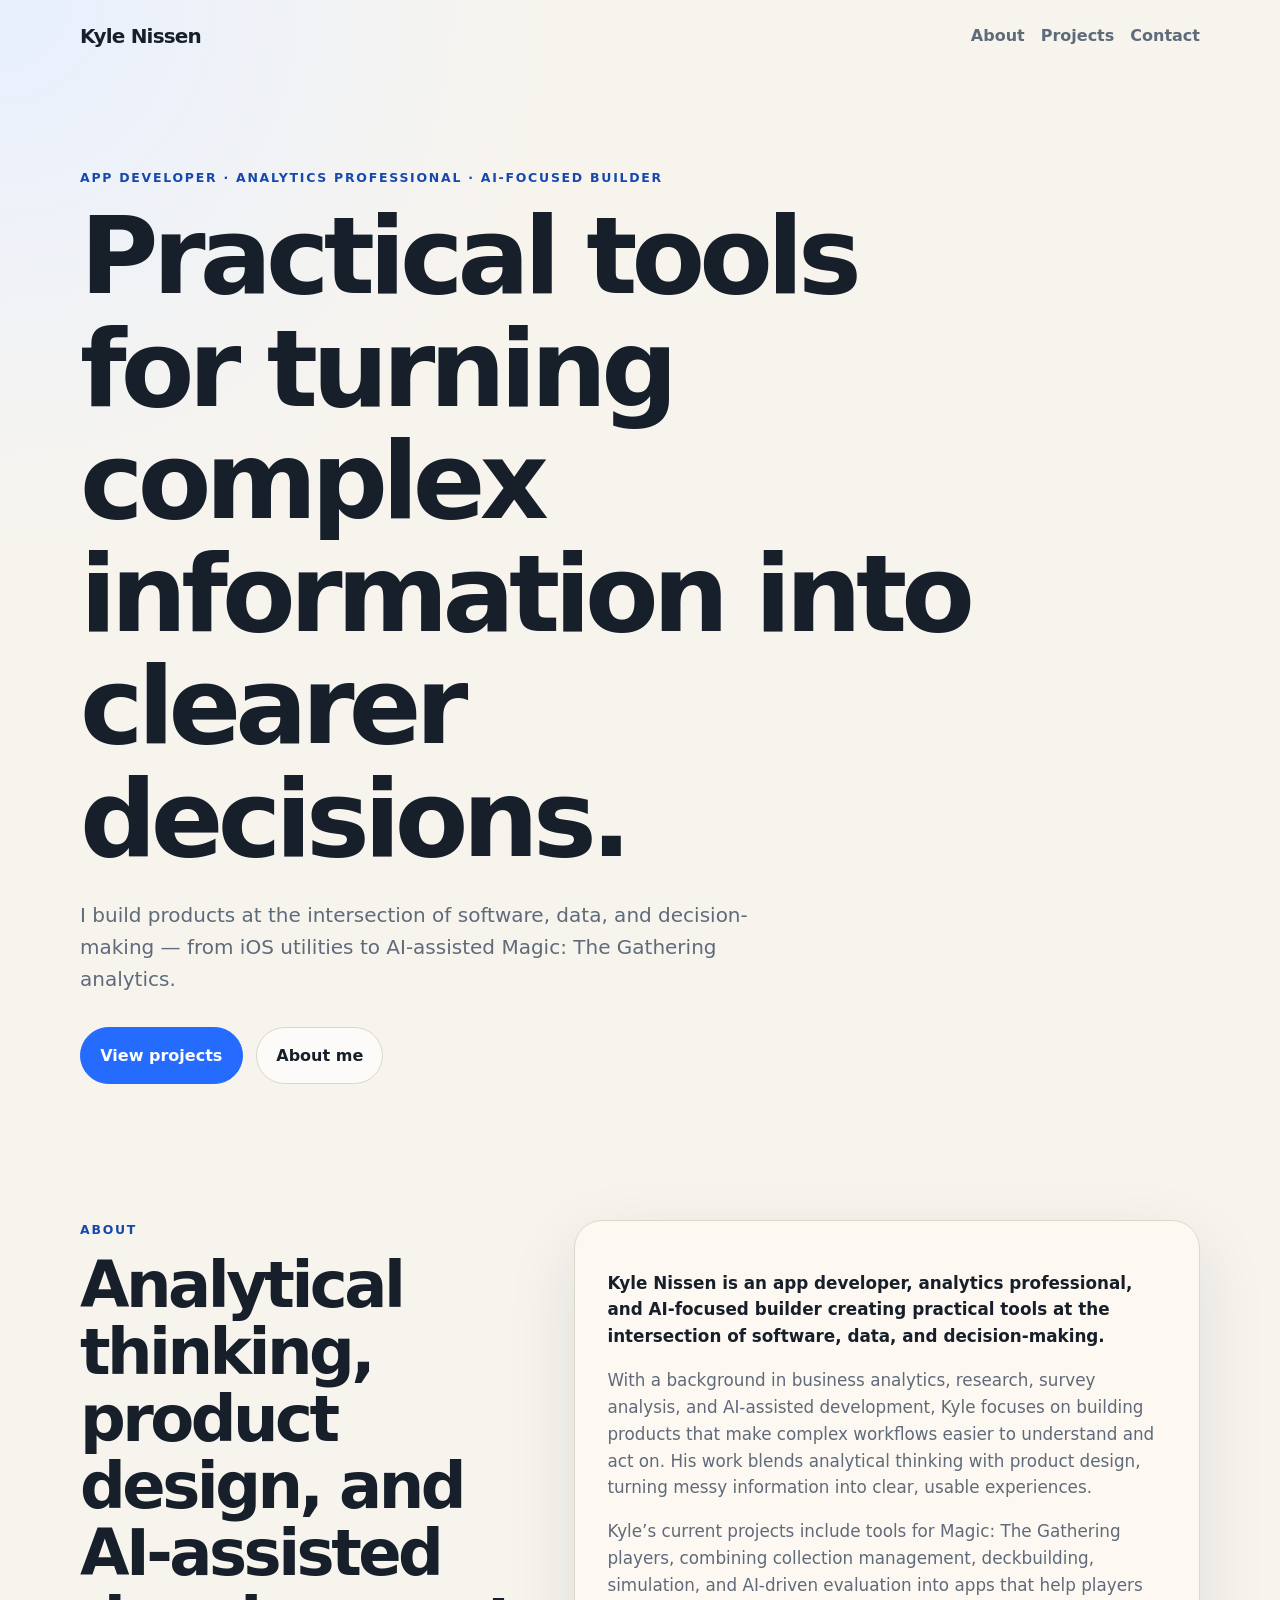
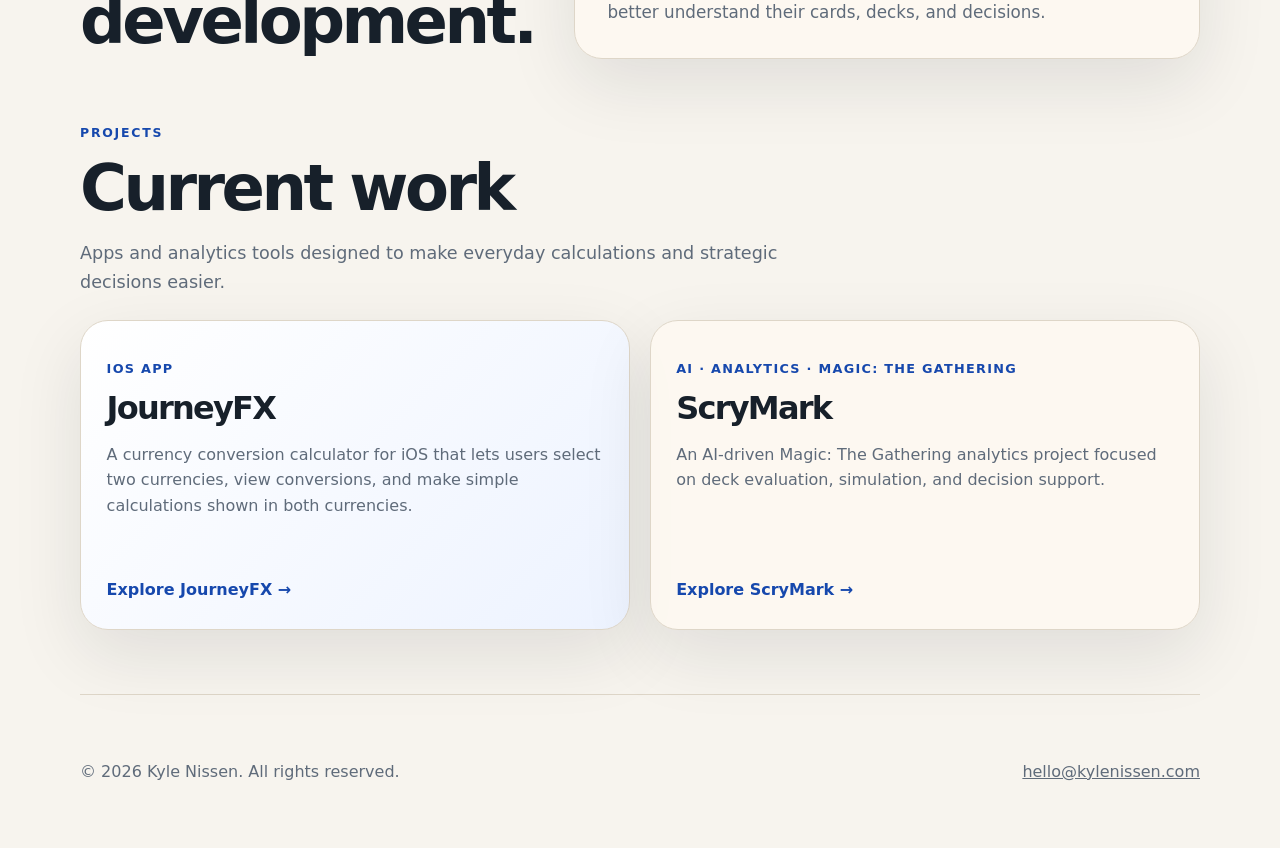
==== index.html @ 8c23485b "Create personal portfolio website" ====
<!doctype html>
<html lang="en">
  <head>
    <meta charset="utf-8" />
    <meta name="viewport" content="width=device-width, initial-scale=1" />
    <meta name="description" content="Kyle Nissen builds practical apps and analytics tools at the intersection of software, data, AI, and decision-making." />
    <title>Kyle Nissen | Apps, Analytics & AI Tools</title>
    <link rel="stylesheet" href="/styles.css" />
  </head>
  <body>
    <header class="site-header">
      <a class="brand" href="/">Kyle Nissen</a>
      <nav aria-label="Primary navigation">
        <a href="#about">About</a>
        <a href="#projects">Projects</a>
        <a href="mailto:hello@kylenissen.com">Contact</a>
      </nav>
    </header>

    <main>
      <section class="hero section-shell">
        <p class="eyebrow">App Developer · Analytics Professional · AI-Focused Builder</p>
        <h1>Practical tools for turning complex information into clearer decisions.</h1>
        <p class="hero-copy">
          I build products at the intersection of software, data, and decision-making — from iOS utilities to AI-assisted Magic: The Gathering analytics.
        </p>
        <div class="hero-actions">
          <a class="button primary" href="#projects">View projects</a>
          <a class="button secondary" href="#about">About me</a>
        </div>
      </section>

      <section id="about" class="section-shell split-section">
        <div>
          <p class="eyebrow">About</p>
          <h2>Analytical thinking, product design, and AI-assisted development.</h2>
        </div>
        <div class="prose-card">
          <p>
            Kyle Nissen is an app developer, analytics professional, and AI-focused builder creating practical tools at the intersection of software, data, and decision-making.
          </p>
          <p>
            With a background in business analytics, research, survey analysis, and AI-assisted development, Kyle focuses on building products that make complex workflows easier to understand and act on. His work blends analytical thinking with product design, turning messy information into clear, usable experiences.
          </p>
          <p>
            Kyle’s current projects include tools for Magic: The Gathering players, combining collection management, deckbuilding, simulation, and AI-driven evaluation into apps that help players better understand their cards, decks, and decisions.
          </p>
        </div>
      </section>

      <section id="projects" class="section-shell">
        <div class="section-heading">
          <p class="eyebrow">Projects</p>
          <h2>Current work</h2>
          <p>Apps and analytics tools designed to make everyday calculations and strategic decisions easier.</p>
        </div>
        <div class="project-grid">
          <article class="project-card featured">
            <div>
              <p class="project-tag">iOS App</p>
              <h3>JourneyFX</h3>
              <p>
                A currency conversion calculator for iOS that lets users select two currencies, view conversions, and make simple calculations shown in both currencies.
              </p>
            </div>
            <a class="text-link" href="/journeyfx/">Explore JourneyFX</a>
          </article>

          <article class="project-card">
            <div>
              <p class="project-tag">AI · Analytics · Magic: The Gathering</p>
              <h3>ScryMark</h3>
              <p>
                An AI-driven Magic: The Gathering analytics project focused on deck evaluation, simulation, and decision support.
              </p>
            </div>
            <a class="text-link" href="/scrymark/">Explore ScryMark</a>
          </article>
        </div>
      </section>
    </main>

    <footer class="site-footer">
      <p>&copy; 2026 Kyle Nissen. All rights reserved.</p>
      <p><a href="mailto:hello@kylenissen.com">hello@kylenissen.com</a></p>
    </footer>
  </body>
</html>
---- styles.css ----
:root {
  color-scheme: light;
  --bg: #f7f4ee;
  --panel: #fffaf2;
  --panel-strong: #ffffff;
  --text: #17202a;
  --muted: #5f6b7a;
  --accent: #246bfe;
  --accent-dark: #1648ad;
  --border: #ded6c8;
  --shadow: 0 24px 70px rgba(23, 32, 42, 0.1);
}

* { box-sizing: border-box; }

html { scroll-behavior: smooth; }

body {
  margin: 0;
  font-family: Inter, ui-sans-serif, system-ui, -apple-system, BlinkMacSystemFont, "Segoe UI", sans-serif;
  background: radial-gradient(circle at top left, #e8f0ff 0, transparent 34rem), var(--bg);
  color: var(--text);
  line-height: 1.6;
}

a { color: inherit; }

.site-header,
.site-footer,
.section-shell {
  width: min(1120px, calc(100% - 40px));
  margin-inline: auto;
}

.site-header {
  display: flex;
  align-items: center;
  justify-content: space-between;
  gap: 1rem;
  padding: 1.25rem 0;
}

.brand {
  font-weight: 800;
  letter-spacing: -0.04em;
  text-decoration: none;
  font-size: 1.25rem;
}

nav { display: flex; gap: 1rem; color: var(--muted); font-weight: 650; }
nav a { text-decoration: none; }
nav a:hover { color: var(--accent); }

.hero {
  padding: 6rem 0 4.5rem;
}

.eyebrow {
  margin: 0 0 0.75rem;
  color: var(--accent-dark);
  font-size: 0.78rem;
  font-weight: 800;
  letter-spacing: 0.14em;
  text-transform: uppercase;
}

h1,
h2,
h3 { line-height: 1.05; letter-spacing: -0.055em; margin: 0; }

h1 { max-width: 920px; font-size: clamp(3.1rem, 9vw, 6.7rem); }
h2 { font-size: clamp(2rem, 5vw, 4rem); }
h3 { font-size: 2rem; }

.hero-copy {
  max-width: 680px;
  color: var(--muted);
  font-size: 1.25rem;
  margin: 1.5rem 0 0;
}

.hero-actions { display: flex; flex-wrap: wrap; gap: 0.85rem; margin-top: 2rem; }
.button {
  border-radius: 999px;
  padding: 0.9rem 1.2rem;
  font-weight: 800;
  text-decoration: none;
  border: 1px solid var(--border);
}
.button.primary { background: var(--accent); color: white; border-color: var(--accent); }
.button.secondary { background: rgba(255, 255, 255, 0.65); }

.split-section {
  display: grid;
  grid-template-columns: 0.85fr 1.15fr;
  gap: 2rem;
  padding: 4rem 0;
}

.prose-card,
.project-card,
.content-card {
  background: rgba(255, 250, 242, 0.78);
  border: 1px solid var(--border);
  border-radius: 28px;
  box-shadow: var(--shadow);
}

.prose-card { padding: 2rem; color: var(--muted); font-size: 1.05rem; }
.prose-card p:first-child { color: var(--text); font-weight: 700; }
.prose-card p:last-child { margin-bottom: 0; }

.section-heading { max-width: 760px; margin-bottom: 1.5rem; }
.section-heading p:not(.eyebrow) { color: var(--muted); font-size: 1.1rem; }

.project-grid { display: grid; grid-template-columns: repeat(2, minmax(0, 1fr)); gap: 1.2rem; }
.project-card { min-height: 310px; padding: 1.6rem; display: flex; flex-direction: column; justify-content: space-between; }
.project-card.featured { background: linear-gradient(135deg, #fff 0%, #edf3ff 100%); }
.project-tag { color: var(--accent-dark); font-weight: 800; font-size: 0.8rem; text-transform: uppercase; letter-spacing: 0.1em; }
.project-card p:not(.project-tag) { color: var(--muted); }
.text-link { color: var(--accent-dark); font-weight: 850; text-decoration: none; }
.text-link::after { content: " →"; }

.page-hero { padding: 4rem 0 2rem; }
.page-hero p { max-width: 760px; color: var(--muted); font-size: 1.2rem; }
.content-card { padding: 2rem; margin: 1rem 0 4rem; }
.content-card h2 { font-size: 2rem; margin-top: 2rem; }
.content-card h2:first-child { margin-top: 0; }
.content-card li + li { margin-top: 0.5rem; }

.site-footer {
  display: flex;
  justify-content: space-between;
  gap: 1rem;
  padding: 3rem 0;
  color: var(--muted);
  border-top: 1px solid var(--border);
  margin-top: 4rem;
}

@media (max-width: 760px) {
  .site-header, .site-footer { align-items: flex-start; flex-direction: column; }
  .hero { padding-top: 3.5rem; }
  .split-section, .project-grid { grid-template-columns: 1fr; }
}
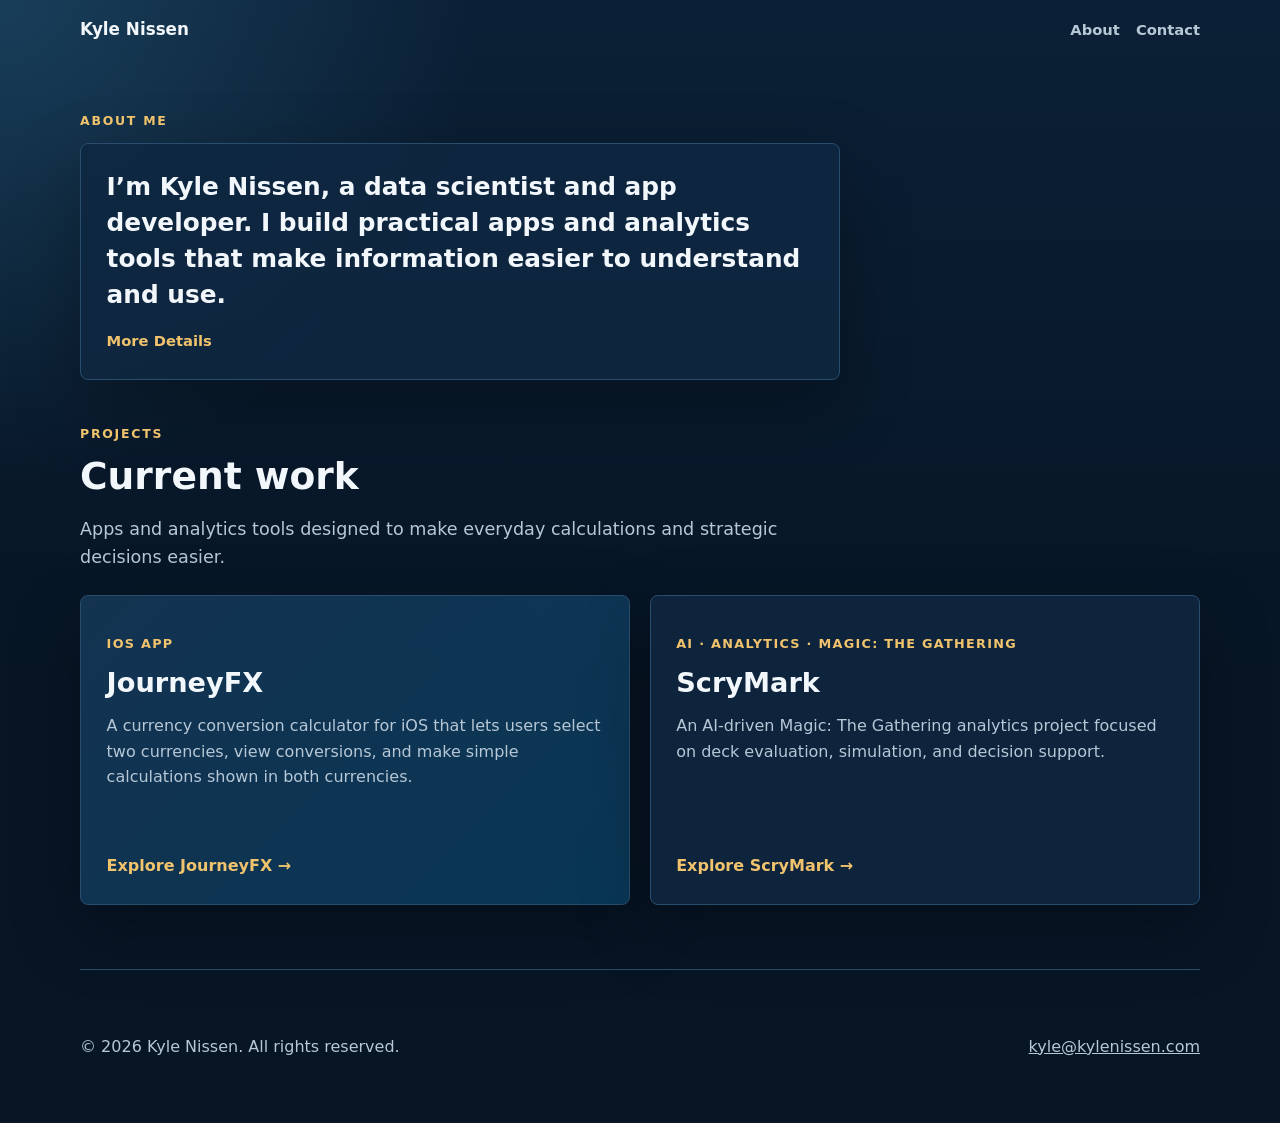
==== commit e8821b3b: "Update portfolio site content and styling" ====
--- a/index.html
+++ b/index.html
@@ -5,46 +5,25 @@
     <meta name="viewport" content="width=device-width, initial-scale=1" />
     <meta name="description" content="Kyle Nissen builds practical apps and analytics tools at the intersection of software, data, AI, and decision-making." />
     <title>Kyle Nissen | Apps, Analytics & AI Tools</title>
-    <link rel="stylesheet" href="/styles.css" />
+    <link rel="stylesheet" href="styles.css" />
   </head>
   <body>
     <header class="site-header">
-      <a class="brand" href="/">Kyle Nissen</a>
+      <a class="brand" href="index.html">Kyle Nissen</a>
       <nav aria-label="Primary navigation">
-        <a href="#about">About</a>
-        <a href="#projects">Projects</a>
-        <a href="mailto:hello@kylenissen.com">Contact</a>
+        <a href="about/index.html">About</a>
+        <a href="mailto:kyle@kylenissen.com">Contact</a>
       </nav>
     </header>
 
     <main>
       <section class="hero section-shell">
-        <p class="eyebrow">App Developer · Analytics Professional · AI-Focused Builder</p>
-        <h1>Practical tools for turning complex information into clearer decisions.</h1>
-        <p class="hero-copy">
-          I build products at the intersection of software, data, and decision-making — from iOS utilities to AI-assisted Magic: The Gathering analytics.
-        </p>
-        <div class="hero-actions">
-          <a class="button primary" href="#projects">View projects</a>
-          <a class="button secondary" href="#about">About me</a>
-        </div>
-      </section>
-
-      <section id="about" class="section-shell split-section">
-        <div>
-          <p class="eyebrow">About</p>
-          <h2>Analytical thinking, product design, and AI-assisted development.</h2>
-        </div>
-        <div class="prose-card">
-          <p>
-            Kyle Nissen is an app developer, analytics professional, and AI-focused builder creating practical tools at the intersection of software, data, and decision-making.
+        <p class="eyebrow">About Me</p>
+        <div class="hero-card">
+          <p class="hero-statement">
+            I’m Kyle Nissen, a data scientist and app developer. I build practical apps and analytics tools that make information easier to understand and use.
           </p>
-          <p>
-            With a background in business analytics, research, survey analysis, and AI-assisted development, Kyle focuses on building products that make complex workflows easier to understand and act on. His work blends analytical thinking with product design, turning messy information into clear, usable experiences.
-          </p>
-          <p>
-            Kyle’s current projects include tools for Magic: The Gathering players, combining collection management, deckbuilding, simulation, and AI-driven evaluation into apps that help players better understand their cards, decks, and decisions.
-          </p>
+          <a class="more-link" href="about/index.html">More Details</a>
         </div>
       </section>
 
@@ -63,7 +42,7 @@
                 A currency conversion calculator for iOS that lets users select two currencies, view conversions, and make simple calculations shown in both currencies.
               </p>
             </div>
-            <a class="text-link" href="/journeyfx/">Explore JourneyFX</a>
+            <a class="text-link" href="journeyfx/index.html">Explore JourneyFX</a>
           </article>
 
           <article class="project-card">
@@ -74,7 +53,7 @@
                 An AI-driven Magic: The Gathering analytics project focused on deck evaluation, simulation, and decision support.
               </p>
             </div>
-            <a class="text-link" href="/scrymark/">Explore ScryMark</a>
+            <a class="text-link" href="scrymark/index.html">Explore ScryMark</a>
           </article>
         </div>
       </section>
@@ -82,7 +61,7 @@
 
     <footer class="site-footer">
       <p>&copy; 2026 Kyle Nissen. All rights reserved.</p>
-      <p><a href="mailto:hello@kylenissen.com">hello@kylenissen.com</a></p>
+      <p><a href="mailto:kyle@kylenissen.com">kyle@kylenissen.com</a></p>
     </footer>
   </body>
 </html>
--- a/styles.css
+++ b/styles.css
@@ -1,14 +1,15 @@
 :root {
-  color-scheme: light;
-  --bg: #f7f4ee;
-  --panel: #fffaf2;
-  --panel-strong: #ffffff;
-  --text: #17202a;
-  --muted: #5f6b7a;
-  --accent: #246bfe;
-  --accent-dark: #1648ad;
-  --border: #ded6c8;
-  --shadow: 0 24px 70px rgba(23, 32, 42, 0.1);
+  color-scheme: dark;
+  --bg: #071525;
+  --panel: #0f2740;
+  --panel-strong: #143452;
+  --text: #f2f7fb;
+  --muted: #b6c7d6;
+  --accent: #57c7ff;
+  --accent-dark: #f1c36d;
+  --tag: #f1c36d;
+  --border: #2b4d6d;
+  --shadow: 0 24px 70px rgba(0, 0, 0, 0.28);
 }
 
 * { box-sizing: border-box; }
@@ -18,7 +19,9 @@
 body {
   margin: 0;
   font-family: Inter, ui-sans-serif, system-ui, -apple-system, BlinkMacSystemFont, "Segoe UI", sans-serif;
-  background: radial-gradient(circle at top left, #e8f0ff 0, transparent 34rem), var(--bg);
+  background:
+    radial-gradient(circle at top left, rgba(87, 199, 255, 0.18) 0, transparent 30rem),
+    linear-gradient(180deg, #0b2036 0%, var(--bg) 42rem);
   color: var(--text);
   line-height: 1.6;
 }
@@ -37,27 +40,77 @@
   align-items: center;
   justify-content: space-between;
   gap: 1rem;
-  padding: 1.25rem 0;
+  padding: 1rem 0;
 }
 
 .brand {
   font-weight: 800;
-  letter-spacing: -0.04em;
   text-decoration: none;
-  font-size: 1.25rem;
+  font-size: 1.05rem;
 }
 
-nav { display: flex; gap: 1rem; color: var(--muted); font-weight: 650; }
+nav {
+  display: flex;
+  gap: 1rem;
+  color: var(--muted);
+  font-size: 0.92rem;
+  font-weight: 650;
+}
 nav a { text-decoration: none; }
 nav a:hover { color: var(--accent); }
 
 .hero {
-  padding: 6rem 0 4.5rem;
+  padding: 3.25rem 0 2.75rem;
+}
+
+.hero-card {
+  max-width: 760px;
+  padding: 1.6rem;
+  background: rgba(15, 39, 64, 0.86);
+  border: 1px solid var(--border);
+  border-radius: 8px;
+  box-shadow: var(--shadow);
+}
+
+.hero-statement {
+  margin: 0;
+  color: var(--text);
+  font-size: 1.55rem;
+  font-weight: 750;
+  line-height: 1.45;
+}
+
+.about-card {
+  color: var(--text);
+  font-size: 1.08rem;
+  line-height: 1.7;
+}
+
+.about-card p:first-child {
+  margin-top: 0;
+  font-weight: 650;
+}
+
+.about-card p:last-child {
+  margin-bottom: 0;
+}
+
+.more-link {
+  display: inline-block;
+  margin-top: 1rem;
+  color: var(--accent-dark);
+  font-size: 0.92rem;
+  font-weight: 800;
+  text-decoration: none;
+}
+
+.more-link:hover {
+  color: var(--accent);
 }
 
 .eyebrow {
   margin: 0 0 0.75rem;
-  color: var(--accent-dark);
+  color: var(--tag);
   font-size: 0.78rem;
   font-weight: 800;
   letter-spacing: 0.14em;
@@ -66,48 +119,23 @@
 
 h1,
 h2,
-h3 { line-height: 1.05; letter-spacing: -0.055em; margin: 0; }
+h3 { line-height: 1.08; letter-spacing: 0; margin: 0; }
 
-h1 { max-width: 920px; font-size: clamp(3.1rem, 9vw, 6.7rem); }
-h2 { font-size: clamp(2rem, 5vw, 4rem); }
-h3 { font-size: 2rem; }
-
-.hero-copy {
-  max-width: 680px;
-  color: var(--muted);
-  font-size: 1.25rem;
-  margin: 1.5rem 0 0;
-}
-
-.hero-actions { display: flex; flex-wrap: wrap; gap: 0.85rem; margin-top: 2rem; }
-.button {
-  border-radius: 999px;
-  padding: 0.9rem 1.2rem;
-  font-weight: 800;
-  text-decoration: none;
-  border: 1px solid var(--border);
-}
-.button.primary { background: var(--accent); color: white; border-color: var(--accent); }
-.button.secondary { background: rgba(255, 255, 255, 0.65); }
-
-.split-section {
-  display: grid;
-  grid-template-columns: 0.85fr 1.15fr;
-  gap: 2rem;
-  padding: 4rem 0;
-}
+h1 { max-width: 920px; font-size: 3rem; }
+h2 { font-size: 2.35rem; }
+h3 { font-size: 1.7rem; }
 
 .prose-card,
 .project-card,
 .content-card {
-  background: rgba(255, 250, 242, 0.78);
+  background: rgba(15, 39, 64, 0.86);
   border: 1px solid var(--border);
-  border-radius: 28px;
+  border-radius: 8px;
   box-shadow: var(--shadow);
 }
 
 .prose-card { padding: 2rem; color: var(--muted); font-size: 1.05rem; }
-.prose-card p:first-child { color: var(--text); font-weight: 700; }
+.prose-card p:first-child { color: var(--text); font-weight: 650; }
 .prose-card p:last-child { margin-bottom: 0; }
 
 .section-heading { max-width: 760px; margin-bottom: 1.5rem; }
@@ -115,16 +143,17 @@
 
 .project-grid { display: grid; grid-template-columns: repeat(2, minmax(0, 1fr)); gap: 1.2rem; }
 .project-card { min-height: 310px; padding: 1.6rem; display: flex; flex-direction: column; justify-content: space-between; }
-.project-card.featured { background: linear-gradient(135deg, #fff 0%, #edf3ff 100%); }
-.project-tag { color: var(--accent-dark); font-weight: 800; font-size: 0.8rem; text-transform: uppercase; letter-spacing: 0.1em; }
+.project-card.featured { background: linear-gradient(135deg, rgba(20, 52, 82, 0.96) 0%, rgba(9, 58, 91, 0.9) 100%); }
+.project-tag { color: var(--tag); font-weight: 800; font-size: 0.8rem; text-transform: uppercase; letter-spacing: 0.1em; }
 .project-card p:not(.project-tag) { color: var(--muted); }
 .text-link { color: var(--accent-dark); font-weight: 850; text-decoration: none; }
 .text-link::after { content: " →"; }
 
 .page-hero { padding: 4rem 0 2rem; }
-.page-hero p { max-width: 760px; color: var(--muted); font-size: 1.2rem; }
+.page-hero p { max-width: 760px; color: var(--muted); font-size: 1.08rem; }
+.page-hero .eyebrow { color: var(--tag); }
 .content-card { padding: 2rem; margin: 1rem 0 4rem; }
-.content-card h2 { font-size: 2rem; margin-top: 2rem; }
+.content-card h2 { font-size: 1.7rem; margin-top: 2rem; }
 .content-card h2:first-child { margin-top: 0; }
 .content-card li + li { margin-top: 0.5rem; }
 
@@ -140,6 +169,9 @@
 
 @media (max-width: 760px) {
   .site-header, .site-footer { align-items: flex-start; flex-direction: column; }
-  .hero { padding-top: 3.5rem; }
-  .split-section, .project-grid { grid-template-columns: 1fr; }
+  .hero { padding-top: 2.75rem; }
+  .hero-statement { font-size: 1.25rem; }
+  h1 { font-size: 2rem; }
+  h2 { font-size: 1.8rem; }
+  .project-grid { grid-template-columns: 1fr; }
 }
